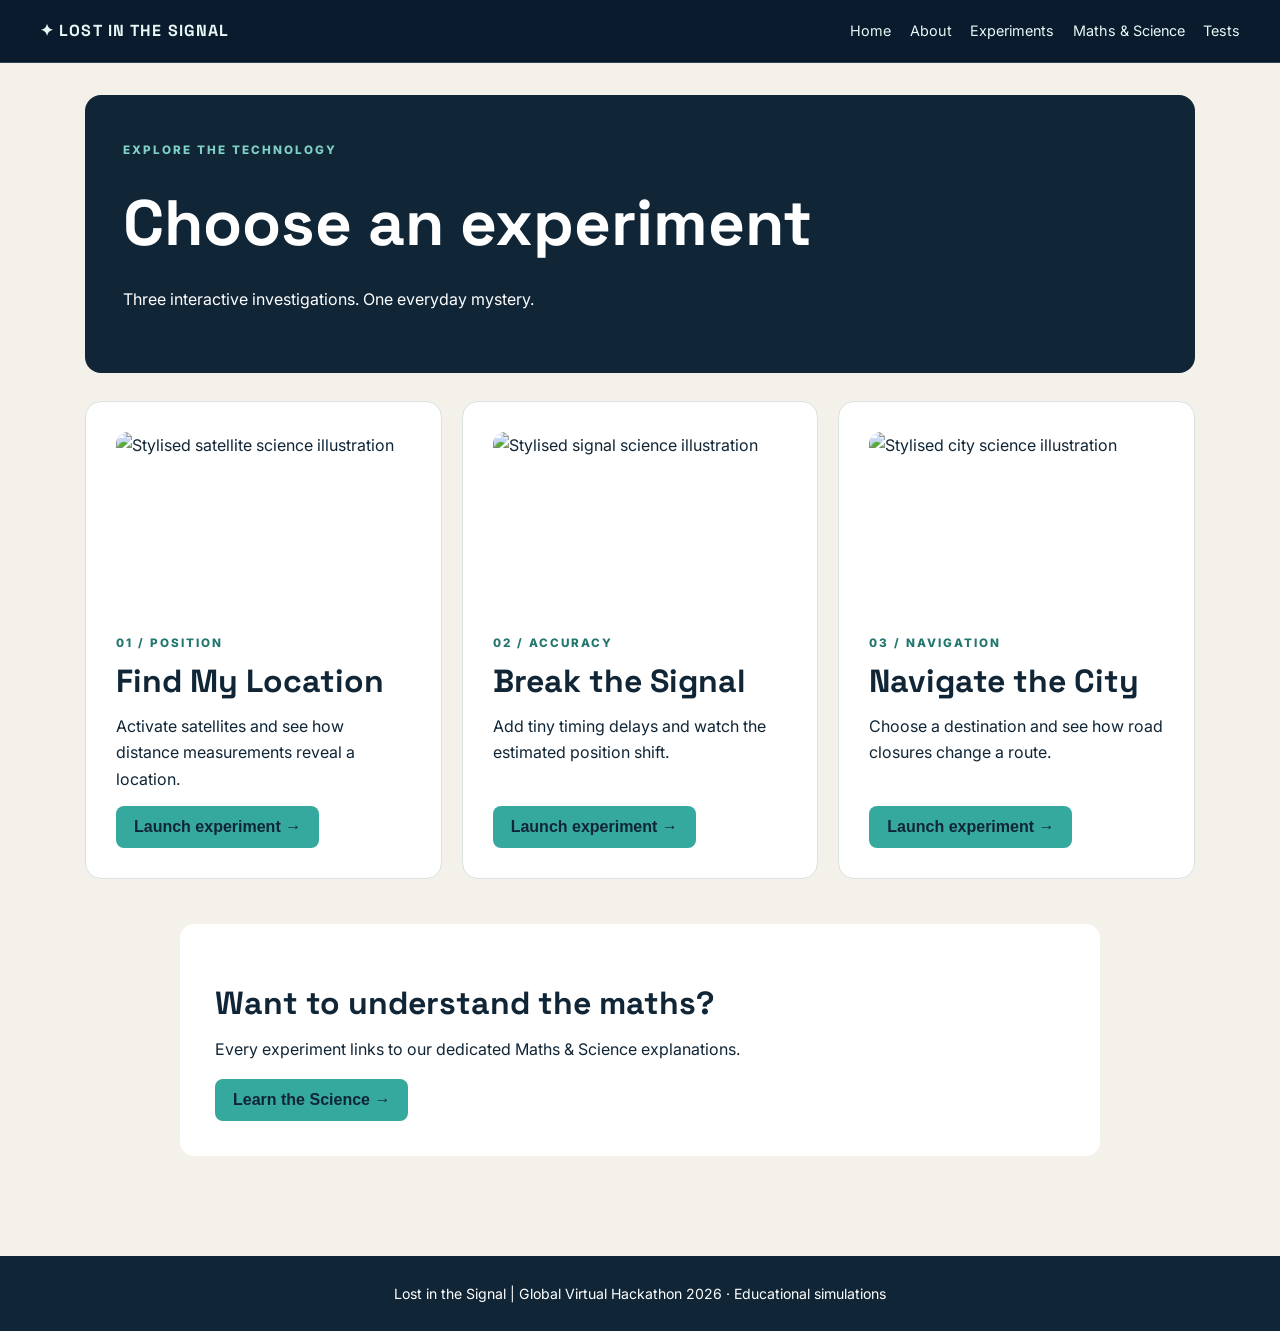
==== experiments.html @ 1482d3b5 "Redesign website with 3D experiments and maths science pages" ====
<!doctype html><html lang="en"><head><meta charset="utf-8"><meta name="viewport" content="width=device-width, initial-scale=1"><meta name="description" content="Interactive GPS science and maths experiments by Year 10 students"><title>Experiments | Lost in the Signal</title><link rel="preconnect" href="https://fonts.googleapis.com"><link rel="preconnect" href="https://fonts.gstatic.com" crossorigin><link href="https://fonts.googleapis.com/css2?family=Inter:wght@400;500;600;700&family=Space+Grotesk:wght@400;500;600;700&display=swap" rel="stylesheet"><link rel="stylesheet" href="style.css"></head><body><nav class="site-nav" aria-label="Main navigation"><a class="brand" href="index.html">✦ LOST IN THE SIGNAL</a><div class="nav-links"><a href="index.html">Home</a><a href="about.html">About</a><a href="experiments.html">Experiments</a><a href="maths-science.html">Maths &amp; Science</a><a href="tests.html">Tests</a></div></nav><main class="content-main"><header class="page-hero"><p class="eyebrow">EXPLORE THE TECHNOLOGY</p><h1>Choose an experiment</h1><p>Three interactive investigations. One everyday mystery.</p></header><section class="experiment-cards"><article class="feature-card"><img class="feature-image" src="assets/images/satellite.svg" alt="Stylised satellite science illustration"><p class="eyebrow dark">01 / POSITION</p><h2>Find My Location</h2><p>Activate satellites and see how distance measurements reveal a location.</p><a class="button" href="satellites.html">Launch experiment →</a></article><article class="feature-card"><img class="feature-image" src="assets/images/signal.svg" alt="Stylised signal science illustration"><p class="eyebrow dark">02 / ACCURACY</p><h2>Break the Signal</h2><p>Add tiny timing delays and watch the estimated position shift.</p><a class="button" href="signals.html">Launch experiment →</a></article><article class="feature-card"><img class="feature-image" src="assets/images/city.svg" alt="Stylised city science illustration"><p class="eyebrow dark">03 / NAVIGATION</p><h2>Navigate the City</h2><p>Choose a destination and see how road closures change a route.</p><a class="button" href="navigation.html">Launch experiment →</a></article></section><section class="panel reading"><h2>Want to understand the maths?</h2><p>Every experiment links to our dedicated Maths &amp; Science explanations.</p><a class="button" href="maths-science.html">Learn the Science →</a></section></main><footer><p>Lost in the Signal | Global Virtual Hackathon 2026 · Educational simulations</p></footer></body></html>
---- style.css ----
/* Lost in the Signal — student-built GPS experiment */
* { box-sizing: border-box; }
html { scroll-behavior: smooth; }
body { margin: 0; font-family: Arial, Helvetica, sans-serif; background: #f3f1e9; color: #102536; line-height: 1.65; }
.hero { background: #102536; color: #fff; text-align: center; padding: 75px 20px 85px; }
.hero-inner { max-width: 760px; margin: auto; }
.hero h1 { font-size: clamp(2.5rem, 6vw, 4rem); line-height: 1.1; margin: 10px 0 18px; letter-spacing: -1.5px; }
.tagline { font-size: 1.15rem; margin-bottom: 28px; }
.eyebrow { font-size: .73rem; letter-spacing: 2px; font-weight: 800; color: #7fd0c6; margin: 0 0 8px; }
.eyebrow.dark { color: #21766e; }
main { max-width: 1120px; padding: 0 22px; margin: 42px auto 60px; }
.panel { background: #fff; padding: 35px; border-radius: 14px; }
h2 { margin: 0 0 12px; font-size: clamp(1.5rem, 3vw, 2rem); line-height: 1.25; }
h3 { line-height: 1.35; }
p { margin: 0 0 14px; }
.button, button { display: inline-block; background: #36a99f; color: #102536; border: 0; padding: 12px 18px; border-radius: 8px; font: 700 1rem Arial, sans-serif; text-decoration: none; cursor: pointer; text-align: center; transition: background .2s; }
.button:hover, button:hover { background: #edba65; }
.button:focus-visible, button:focus-visible, a:focus-visible { outline: 3px solid #edba65; outline-offset: 3px; }
.experiments { margin: 50px 0; }
.card-container { display: grid; grid-template-columns: repeat(3, minmax(0, 1fr)); gap: 18px; margin-top: 24px; }
.card { background: #fff; padding: 25px; border: 1px solid #d9e2e1; border-radius: 12px; display: flex; flex-direction: column; }
.card.featured { border-top: 5px solid #36a99f; }
.card-number { font-size: .7rem; font-weight: 800; letter-spacing: 1px; color: #34736e; }
.card h3 { margin: 13px 0 9px; }
.card p { flex: 1; }
.card .button, .card button { width: 100%; }
.notice { color: #176b64; font-weight: 700; min-height: 1.5em; margin-top: 15px; }
.lab { scroll-margin-top: 20px; }
.lab-heading { display: flex; justify-content: space-between; align-items: flex-start; gap: 20px; }
.lab-heading > div:first-child { max-width: 690px; }
.counter { background: #edf4f1; border-radius: 10px; padding: 14px 18px; min-width: 128px; text-align: center; }
.counter strong { display: block; font-size: 1.6rem; }
.counter span { font-size: .8rem; }
.lab-grid { display: grid; grid-template-columns: minmax(0, 1.45fr) minmax(250px, 1fr); gap: 24px; margin-top: 20px; }
.map-panel { min-width: 0; }
#gpsMap { width: 100%; display: block; border-radius: 12px; border: 1px solid #d9e2e1; }
.legend { display: flex; flex-wrap: wrap; gap: 12px; margin-top: 12px; font-size: .79rem; }
.legend span { display: flex; align-items: center; gap: 6px; }
.dot { display: inline-block; width: 11px; height: 11px; border-radius: 50%; }
.satellite-dot { background: #176b64; }
.range-dot { border: 2px solid #d49b3d; }
.receiver-dot { background: #d6554b; }
.map-caption, .small { font-size: .86rem; color: #52656d; }
.map-caption { margin-top: 10px; }
.controls h3 { margin: 0 0 8px; }
.satellite-controls { display: grid; gap: 9px; margin: 17px 0; }
.satellite-toggle { background: #edf4f1; border: 1px solid #c6dad5; padding: 11px 13px; border-radius: 9px; display: flex; gap: 10px; align-items: center; cursor: pointer; font-weight: 700; }
.satellite-toggle input { accent-color: #176b64; width: 18px; height: 18px; }
.satellite-toggle span { flex: 1; }
.satellite-toggle small { font-size: .75rem; font-weight: 400; }
.reset-button { background: #e5e9e8; width: 100%; }
.result-box { margin-top: 18px; padding: 18px; background: #102536; color: #fff; border-radius: 11px; }
.result-label { color: #7fd0c6; font-size: .72rem; letter-spacing: 1.2px; font-weight: 800; }
.result-box h3 { margin: 7px 0; }
.result-box p { margin-bottom: 8px; }
.coordinates { color: #edba65; font-weight: 700; }
.science-note { background: #f6f2e7; border-left: 4px solid #edba65; border-radius: 7px; padding: 20px; margin-top: 24px; }
.science-note h3 { margin: 0 0 10px; }
.about { margin-top: 50px; }
footer { background: #102536; color: #fff; text-align: center; padding: 26px 18px; font-size: .88rem; }
footer p { margin: 0; }
@media (max-width: 760px) { .card-container, .lab-grid { grid-template-columns: 1fr; } .lab-heading { flex-direction: column; } .counter { width: 100%; } .panel { padding: 23px; } main { margin-top: 25px; } .hero { padding: 55px 18px; } }
@media (prefers-reduced-motion: reduce) { html { scroll-behavior: auto; } * { transition: none !important; } }

/* Experiment 2 controls */
#delaySlider { display:block; width:100%; accent-color:#176b64; margin:18px 0 8px; }
#errorMap { display:block; width:100%; border:1px solid #d9e2e1; border-radius:12px; }
#signal-lab { margin-top:35px; }

/* Navigation experiment */
#navigation-lab { margin-top:35px; }
#cityMap { display:block; width:100%; border:1px solid #d9e2e1; border-radius:12px; }
.controls select { display:block; width:100%; padding:12px; border:1px solid #b3c6c5; border-radius:8px; margin:7px 0 18px; font-size:1rem; background:white; }
.controls > label { font-weight:700; }
.controls > .satellite-toggle { margin-bottom:16px; }
.science-article { max-width:860px; margin:40px auto; }
.science-article h2 { margin-top:28px; }
.science-article code { background:#edf4f1; padding:2px 5px; border-radius:4px; }
.test-result { padding:9px 12px; border-radius:7px; margin:8px 0; background:#edf4f1; }

/* Accessible, responsive learning questions */
.quiz-grid { display:grid; gap:18px; margin-top:20px; }
.quiz-question { border:1px solid #c6dad5; border-radius:10px; padding:18px; min-width:0; }
.quiz-question legend { font-weight:700; padding:0 5px; }
.quiz-question label { display:block; padding:9px 5px; cursor:pointer; }
.quiz-question input { accent-color:#176b64; }
.quiz-question label:focus-within { outline:2px solid #176b64; outline-offset:2px; border-radius:4px; }
.quiz-feedback { min-height:1.5em; color:#8c3b27; font-weight:600; }
.quiz-feedback.correct { color:#176b64; }

/* Multi-page redesign */
:root{--night:#091b2c;--teal:#36a99f;--cream:#f3f1e9}
body{font-family:Inter,Arial,sans-serif;background:var(--cream)}h1,h2,h3,.brand{font-family:"Space Grotesk",Arial,sans-serif}
.site-nav{background:#091b2c;color:white;display:flex;justify-content:space-between;align-items:center;gap:1rem;padding:18px max(22px,calc((100vw - 1200px)/2));flex-wrap:wrap;border-bottom:1px solid #28445b}
.site-nav a{color:#eaf7f7;text-decoration:none}.site-nav a:hover,.site-nav a:focus-visible{color:#f0bf72;text-decoration:underline}.brand{font-weight:700;letter-spacing:.07em}.nav-links{display:flex;gap:1.15rem;flex-wrap:wrap;font-size:.9rem}
.content-main{max-width:1150px;margin:0 auto;padding:32px 20px 70px}.home-main{max-width:none;margin:0;padding:0}.home-hero{min-height:calc(100vh - 145px);background:radial-gradient(ellipse at 78% 55%,#1c4661 0%,#091b2c 52%,#06101b 100%);color:white;display:grid;grid-template-columns:1fr 1fr;align-items:center;gap:30px;padding:65px max(25px,calc((100vw - 1150px)/2));overflow:hidden}.home-copy{position:relative;z-index:2}.home-copy h1{font-size:clamp(3.2rem,7vw,6rem);line-height:.98;margin:15px 0 30px;letter-spacing:-.06em}.home-copy h1 em{font-style:normal;color:#54c4ba}.home-tag{font-size:clamp(1.1rem,2vw,1.45rem);color:#d0e3e9;margin-bottom:35px}.button-large{font-size:1.05rem;padding:17px 28px}.hero-art{min-height:420px;position:relative;display:grid;place-items:center}.planet{width:min(35vw,410px);height:min(35vw,410px);min-width:250px;min-height:250px;border-radius:50%;background:radial-gradient(circle at 28% 24%,#65e5e0 0%,#2b96ab 18%,#1b5d82 42%,#103352 70%,#06182a 100%);box-shadow:inset -35px -20px 60px #061a2c,0 0 90px #28b3d04f;position:relative}.planet:after{content:"";position:absolute;inset:18%;border-radius:50%;background:linear-gradient(135deg,transparent 20%,#6cc8a36e 30%,transparent 45%,#71b98b66 60%,transparent 75%);transform:rotate(-24deg)}.orbit{position:absolute;width:115%;height:45%;border:1px solid #b8e9e899;border-radius:50%;transform:rotate(-26deg);z-index:1}.orbit-two{transform:rotate(55deg);height:48%;width:110%}.hero-sat{position:absolute;top:12%;right:15%;color:#f0bf72;font-size:3rem;z-index:2}.page-hero{background:#102536;color:white;border-radius:16px;padding:46px 38px;margin-bottom:28px}.page-hero h1{font-size:clamp(2.3rem,5vw,4rem);margin:10px 0}.page-hero p{max-width:760px}.reading{max-width:920px;margin:20px auto 30px}.reading h2{margin-top:24px}.reading h3{margin-top:20px}.reading p{line-height:1.85}.experiment-cards{display:grid;grid-template-columns:repeat(3,minmax(0,1fr));gap:20px;margin:25px 0 45px}.feature-card{background:white;padding:30px;border-radius:16px;border:1px solid #d9e2e1;display:flex;flex-direction:column}.feature-card p:not(.eyebrow){flex:1}.feature-icon{font-size:3rem}.feature-card .button{align-self:flex-start}.page-end-links{display:flex;align-items:center;gap:20px;flex-wrap:wrap;margin:28px 0}.formula{font-size:clamp(1rem,2.5vw,1.4rem);background:#e6f3f0;padding:22px;border-radius:10px;font-weight:700;overflow-wrap:anywhere}.three-shell{margin-bottom:22px;background:#0c2033;border-radius:12px;overflow:hidden;color:#d8eff2}.three-view{width:100%;height:320px;position:relative;touch-action:pan-y}.three-view canvas{width:100%;height:100%;display:block;touch-action:none}.scene-status,.scene-help{font-size:12px;padding:0 12px;margin:8px 0;color:#c8e0e5}.map-panel{min-width:0}.map-panel svg{max-width:100%}
@media(max-width:800px){.home-hero{grid-template-columns:1fr;padding:60px 25px}.hero-art{min-height:270px}.planet{width:260px;height:260px}.experiment-cards{grid-template-columns:1fr}.site-nav{padding:18px}.nav-links{gap:12px}.page-hero{padding:32px 22px}.three-view{height:270px}}
@media(prefers-reduced-motion:reduce){html{scroll-behavior:auto}*,*:before,*:after{animation-duration:.01ms!important;transition-duration:.01ms!important}}

.feature-image{width:100%;aspect-ratio:16/10;object-fit:cover;border-radius:12px;margin-bottom:18px}
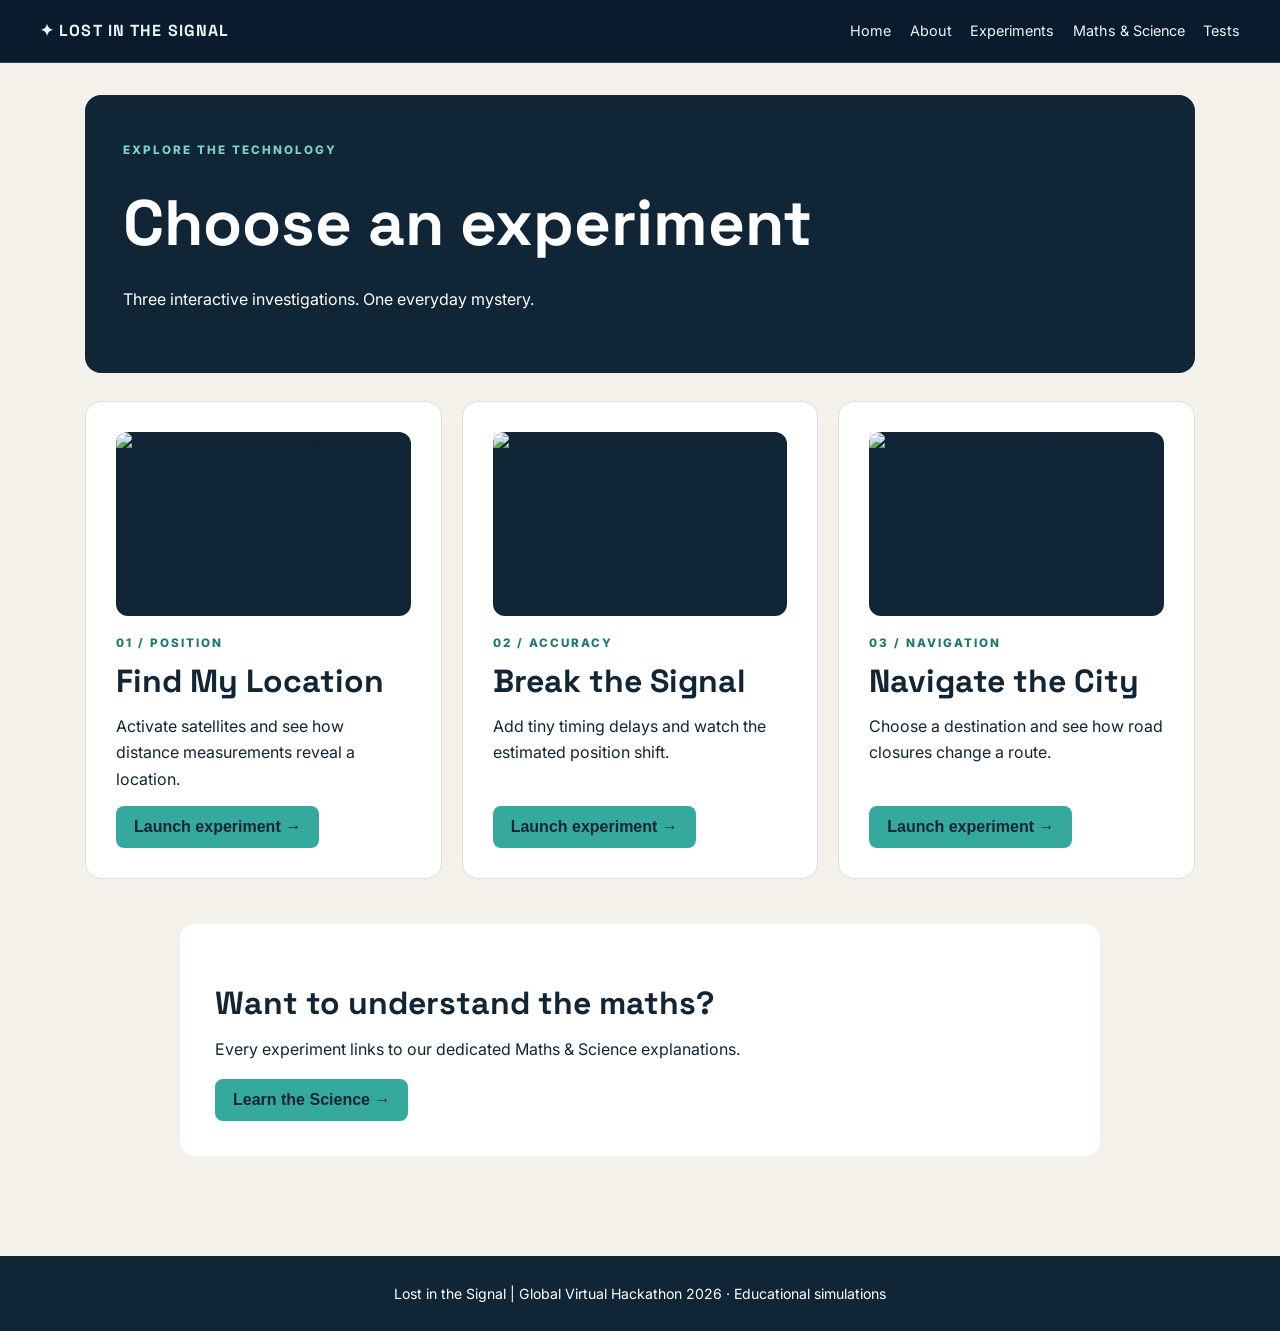
==== commit ccd1f127: "Add files via upload" ====
--- a/experiments.html
+++ b/experiments.html
@@ -1 +1 @@
-<!doctype html><html lang="en"><head><meta charset="utf-8"><meta name="viewport" content="width=device-width, initial-scale=1"><meta name="description" content="Interactive GPS science and maths experiments by Year 10 students"><title>Experiments | Lost in the Signal</title><link rel="preconnect" href="https://fonts.googleapis.com"><link rel="preconnect" href="https://fonts.gstatic.com" crossorigin><link href="https://fonts.googleapis.com/css2?family=Inter:wght@400;500;600;700&family=Space+Grotesk:wght@400;500;600;700&display=swap" rel="stylesheet"><link rel="stylesheet" href="style.css"></head><body><nav class="site-nav" aria-label="Main navigation"><a class="brand" href="index.html">✦ LOST IN THE SIGNAL</a><div class="nav-links"><a href="index.html">Home</a><a href="about.html">About</a><a href="experiments.html">Experiments</a><a href="maths-science.html">Maths &amp; Science</a><a href="tests.html">Tests</a></div></nav><main class="content-main"><header class="page-hero"><p class="eyebrow">EXPLORE THE TECHNOLOGY</p><h1>Choose an experiment</h1><p>Three interactive investigations. One everyday mystery.</p></header><section class="experiment-cards"><article class="feature-card"><img class="feature-image" src="assets/images/satellite.svg" alt="Stylised satellite science illustration"><p class="eyebrow dark">01 / POSITION</p><h2>Find My Location</h2><p>Activate satellites and see how distance measurements reveal a location.</p><a class="button" href="satellites.html">Launch experiment →</a></article><article class="feature-card"><img class="feature-image" src="assets/images/signal.svg" alt="Stylised signal science illustration"><p class="eyebrow dark">02 / ACCURACY</p><h2>Break the Signal</h2><p>Add tiny timing delays and watch the estimated position shift.</p><a class="button" href="signals.html">Launch experiment →</a></article><article class="feature-card"><img class="feature-image" src="assets/images/city.svg" alt="Stylised city science illustration"><p class="eyebrow dark">03 / NAVIGATION</p><h2>Navigate the City</h2><p>Choose a destination and see how road closures change a route.</p><a class="button" href="navigation.html">Launch experiment →</a></article></section><section class="panel reading"><h2>Want to understand the maths?</h2><p>Every experiment links to our dedicated Maths &amp; Science explanations.</p><a class="button" href="maths-science.html">Learn the Science →</a></section></main><footer><p>Lost in the Signal | Global Virtual Hackathon 2026 · Educational simulations</p></footer></body></html>+<!doctype html><html lang="en"><head><meta charset="utf-8"><meta name="viewport" content="width=device-width, initial-scale=1"><meta name="description" content="Interactive GPS science and maths experiments by Year 10 students"><title>Experiments | Lost in the Signal</title><link rel="preconnect" href="https://fonts.googleapis.com"><link rel="preconnect" href="https://fonts.gstatic.com" crossorigin><link href="https://fonts.googleapis.com/css2?family=Inter:wght@400;500;600;700&family=Space+Grotesk:wght@400;500;600;700&display=swap" rel="stylesheet"><link rel="stylesheet" href="style.css"></head><body><nav class="site-nav" aria-label="Main navigation"><a class="brand" href="index.html">✦ LOST IN THE SIGNAL</a><div class="nav-links"><a href="index.html">Home</a><a href="about.html">About</a><a href="experiments.html">Experiments</a><a href="maths-science.html">Maths &amp; Science</a><a href="tests.html">Tests</a></div></nav><main class="content-main"><header class="page-hero"><p class="eyebrow">EXPLORE THE TECHNOLOGY</p><h1>Choose an experiment</h1><p>Three interactive investigations. One everyday mystery.</p></header><section class="experiment-cards"><article class="feature-card"><img class="feature-image" src="assets/images/satellite-card.jpg" alt="Stylised satellite science illustration"><p class="eyebrow dark">01 / POSITION</p><h2>Find My Location</h2><p>Activate satellites and see how distance measurements reveal a location.</p><a class="button" href="satellites.html">Launch experiment →</a></article><article class="feature-card"><img class="feature-image" src="assets/images/signal-card.jpg" alt="Stylised signal science illustration"><p class="eyebrow dark">02 / ACCURACY</p><h2>Break the Signal</h2><p>Add tiny timing delays and watch the estimated position shift.</p><a class="button" href="signals.html">Launch experiment →</a></article><article class="feature-card"><img class="feature-image" src="assets/images/city-card.jpg" alt="Stylised city science illustration"><p class="eyebrow dark">03 / NAVIGATION</p><h2>Navigate the City</h2><p>Choose a destination and see how road closures change a route.</p><a class="button" href="navigation.html">Launch experiment →</a></article></section><section class="panel reading"><h2>Want to understand the maths?</h2><p>Every experiment links to our dedicated Maths &amp; Science explanations.</p><a class="button" href="maths-science.html">Learn the Science →</a></section></main><footer><p>Lost in the Signal | Global Virtual Hackathon 2026 · Educational simulations</p></footer></body></html>
--- a/style.css
+++ b/style.css
@@ -98,3 +98,6 @@
 @media(prefers-reduced-motion:reduce){html{scroll-behavior:auto}*,*:before,*:after{animation-duration:.01ms!important;transition-duration:.01ms!important}}
 
 .feature-image{width:100%;aspect-ratio:16/10;object-fit:cover;border-radius:12px;margin-bottom:18px}
+
+/* Photographic experiment-card previews; does not affect experiment pages */
+.experiment-cards .feature-image { width:100%; aspect-ratio:16/10; object-fit:cover; display:block; border-radius:12px; background:#102536; }
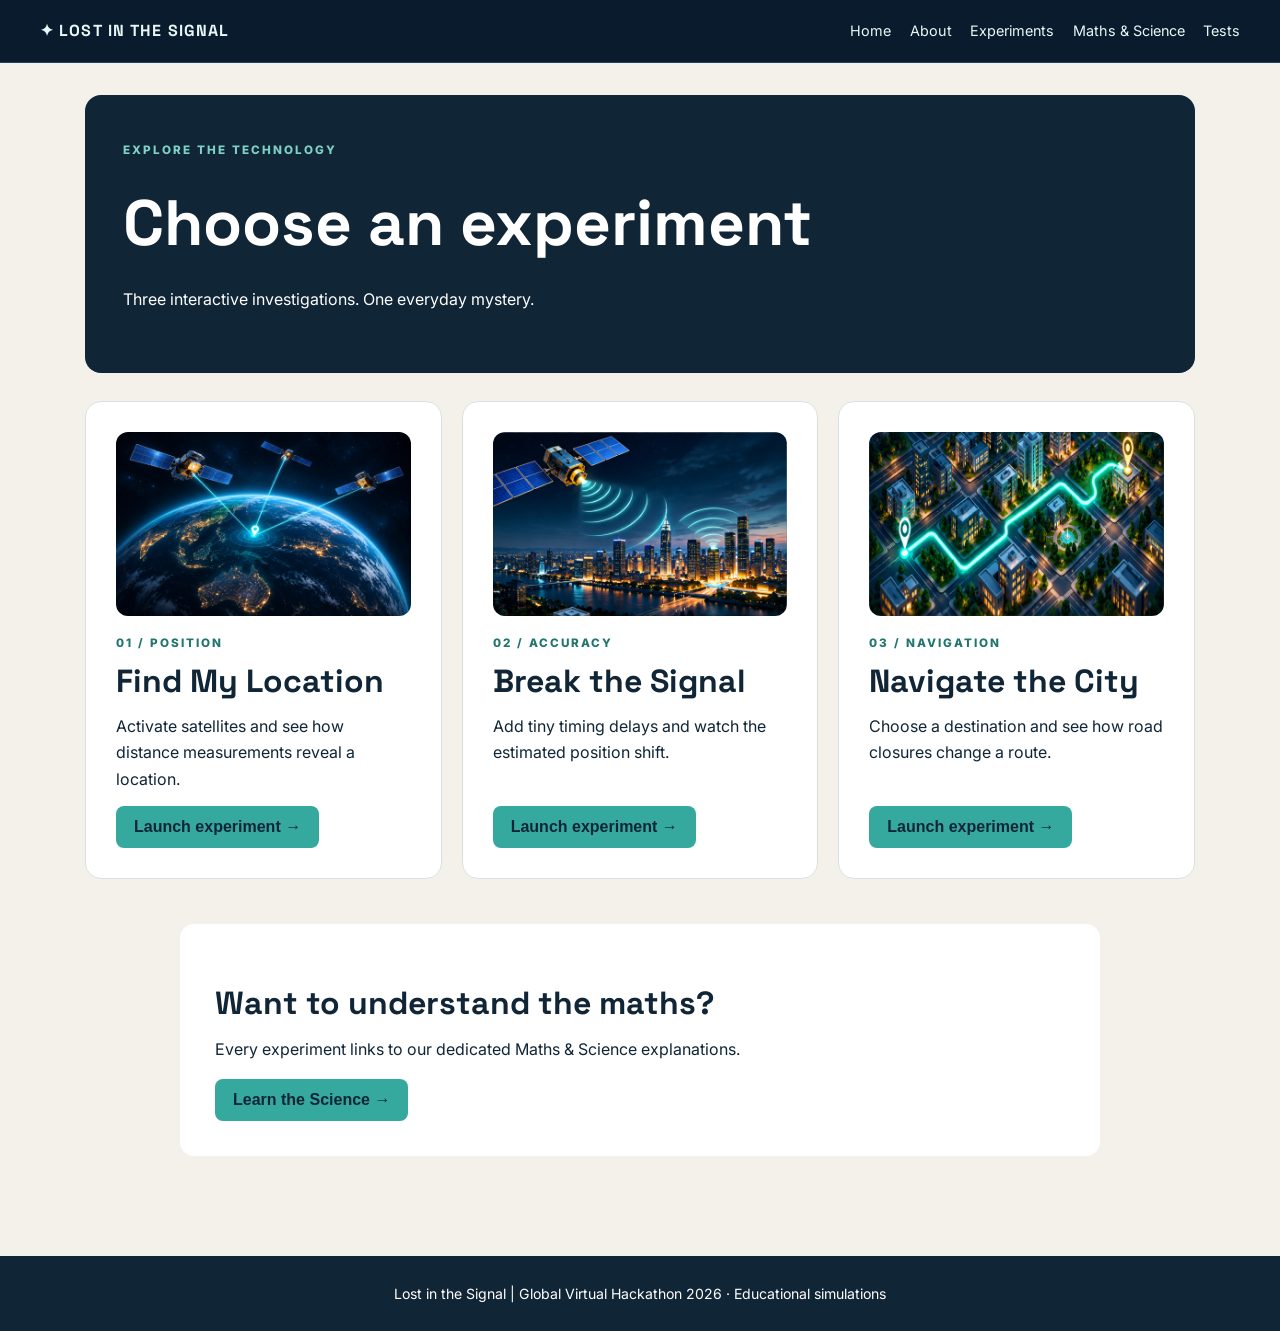
==== commit 44149ad3: "Add files via upload" ====
--- a/experiments.html
+++ b/experiments.html
@@ -1 +1 @@
-<!doctype html><html lang="en"><head><meta charset="utf-8"><meta name="viewport" content="width=device-width, initial-scale=1"><meta name="description" content="Interactive GPS science and maths experiments by Year 10 students"><title>Experiments | Lost in the Signal</title><link rel="preconnect" href="https://fonts.googleapis.com"><link rel="preconnect" href="https://fonts.gstatic.com" crossorigin><link href="https://fonts.googleapis.com/css2?family=Inter:wght@400;500;600;700&family=Space+Grotesk:wght@400;500;600;700&display=swap" rel="stylesheet"><link rel="stylesheet" href="style.css"></head><body><nav class="site-nav" aria-label="Main navigation"><a class="brand" href="index.html">✦ LOST IN THE SIGNAL</a><div class="nav-links"><a href="index.html">Home</a><a href="about.html">About</a><a href="experiments.html">Experiments</a><a href="maths-science.html">Maths &amp; Science</a><a href="tests.html">Tests</a></div></nav><main class="content-main"><header class="page-hero"><p class="eyebrow">EXPLORE THE TECHNOLOGY</p><h1>Choose an experiment</h1><p>Three interactive investigations. One everyday mystery.</p></header><section class="experiment-cards"><article class="feature-card"><img class="feature-image" src="assets/images/satellite-card.jpg" alt="Stylised satellite science illustration"><p class="eyebrow dark">01 / POSITION</p><h2>Find My Location</h2><p>Activate satellites and see how distance measurements reveal a location.</p><a class="button" href="satellites.html">Launch experiment →</a></article><article class="feature-card"><img class="feature-image" src="assets/images/signal-card.jpg" alt="Stylised signal science illustration"><p class="eyebrow dark">02 / ACCURACY</p><h2>Break the Signal</h2><p>Add tiny timing delays and watch the estimated position shift.</p><a class="button" href="signals.html">Launch experiment →</a></article><article class="feature-card"><img class="feature-image" src="assets/images/city-card.jpg" alt="Stylised city science illustration"><p class="eyebrow dark">03 / NAVIGATION</p><h2>Navigate the City</h2><p>Choose a destination and see how road closures change a route.</p><a class="button" href="navigation.html">Launch experiment →</a></article></section><section class="panel reading"><h2>Want to understand the maths?</h2><p>Every experiment links to our dedicated Maths &amp; Science explanations.</p><a class="button" href="maths-science.html">Learn the Science →</a></section></main><footer><p>Lost in the Signal | Global Virtual Hackathon 2026 · Educational simulations</p></footer></body></html>+<!doctype html><html lang="en"><head><meta charset="utf-8"><meta name="viewport" content="width=device-width, initial-scale=1"><meta name="description" content="Interactive GPS science and maths experiments by Year 10 students"><title>Experiments | Lost in the Signal</title><link rel="preconnect" href="https://fonts.googleapis.com"><link rel="preconnect" href="https://fonts.gstatic.com" crossorigin><link href="https://fonts.googleapis.com/css2?family=Inter:wght@400;500;600;700&family=Space+Grotesk:wght@400;500;600;700&display=swap" rel="stylesheet"><link rel="stylesheet" href="style.css"></head><body><nav class="site-nav" aria-label="Main navigation"><a class="brand" href="index.html">✦ LOST IN THE SIGNAL</a><div class="nav-links"><a href="index.html">Home</a><a href="about.html">About</a><a href="experiments.html">Experiments</a><a href="maths-science.html">Maths &amp; Science</a><a href="tests.html">Tests</a></div></nav><main class="content-main"><header class="page-hero"><p class="eyebrow">EXPLORE THE TECHNOLOGY</p><h1>Choose an experiment</h1><p>Three interactive investigations. One everyday mystery.</p></header><section class="experiment-cards"><article class="feature-card"><img class="feature-image" src="[data-uri]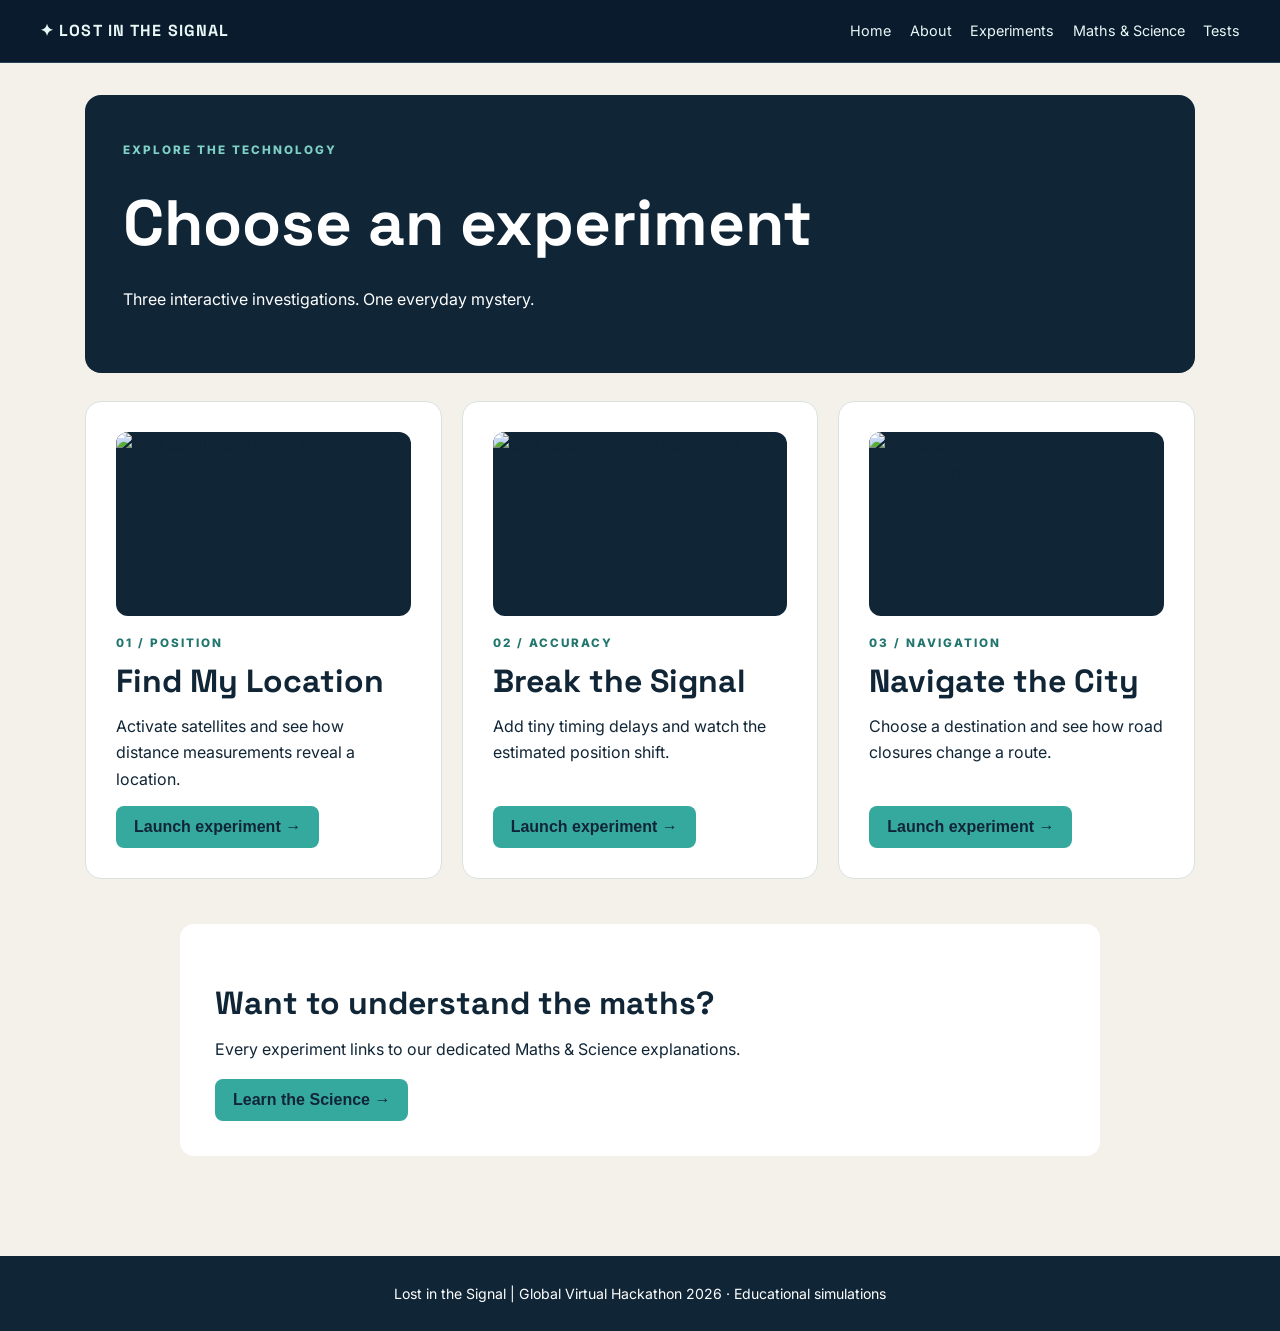
==== commit fe7593f8: "Add images for the three GPS experiments" ====
--- a/experiments.html
+++ b/experiments.html
@@ -1 +1,2 @@
-<!doctype html><html lang="en"><head><meta charset="utf-8"><meta name="viewport" content="width=device-width, initial-scale=1"><meta name="description" content="Interactive GPS science and maths experiments by Year 10 students"><title>Experiments | Lost in the Signal</title><link rel="preconnect" href="https://fonts.googleapis.com"><link rel="preconnect" href="https://fonts.gstatic.com" crossorigin><link href="https://fonts.googleapis.com/css2?family=Inter:wght@400;500;600;700&family=Space+Grotesk:wght@400;500;600;700&display=swap" rel="stylesheet"><link rel="stylesheet" href="style.css"></head><body><nav class="site-nav" aria-label="Main navigation"><a class="brand" href="index.html">✦ LOST IN THE SIGNAL</a><div class="nav-links"><a href="index.html">Home</a><a href="about.html">About</a><a href="experiments.html">Experiments</a><a href="maths-science.html">Maths &amp; Science</a><a href="tests.html">Tests</a></div></nav><main class="content-main"><header class="page-hero"><p class="eyebrow">EXPLORE THE TECHNOLOGY</p><h1>Choose an experiment</h1><p>Three interactive investigations. One everyday mystery.</p></header><section class="experiment-cards"><article class="feature-card"><img class="feature-image" src="[data-uri]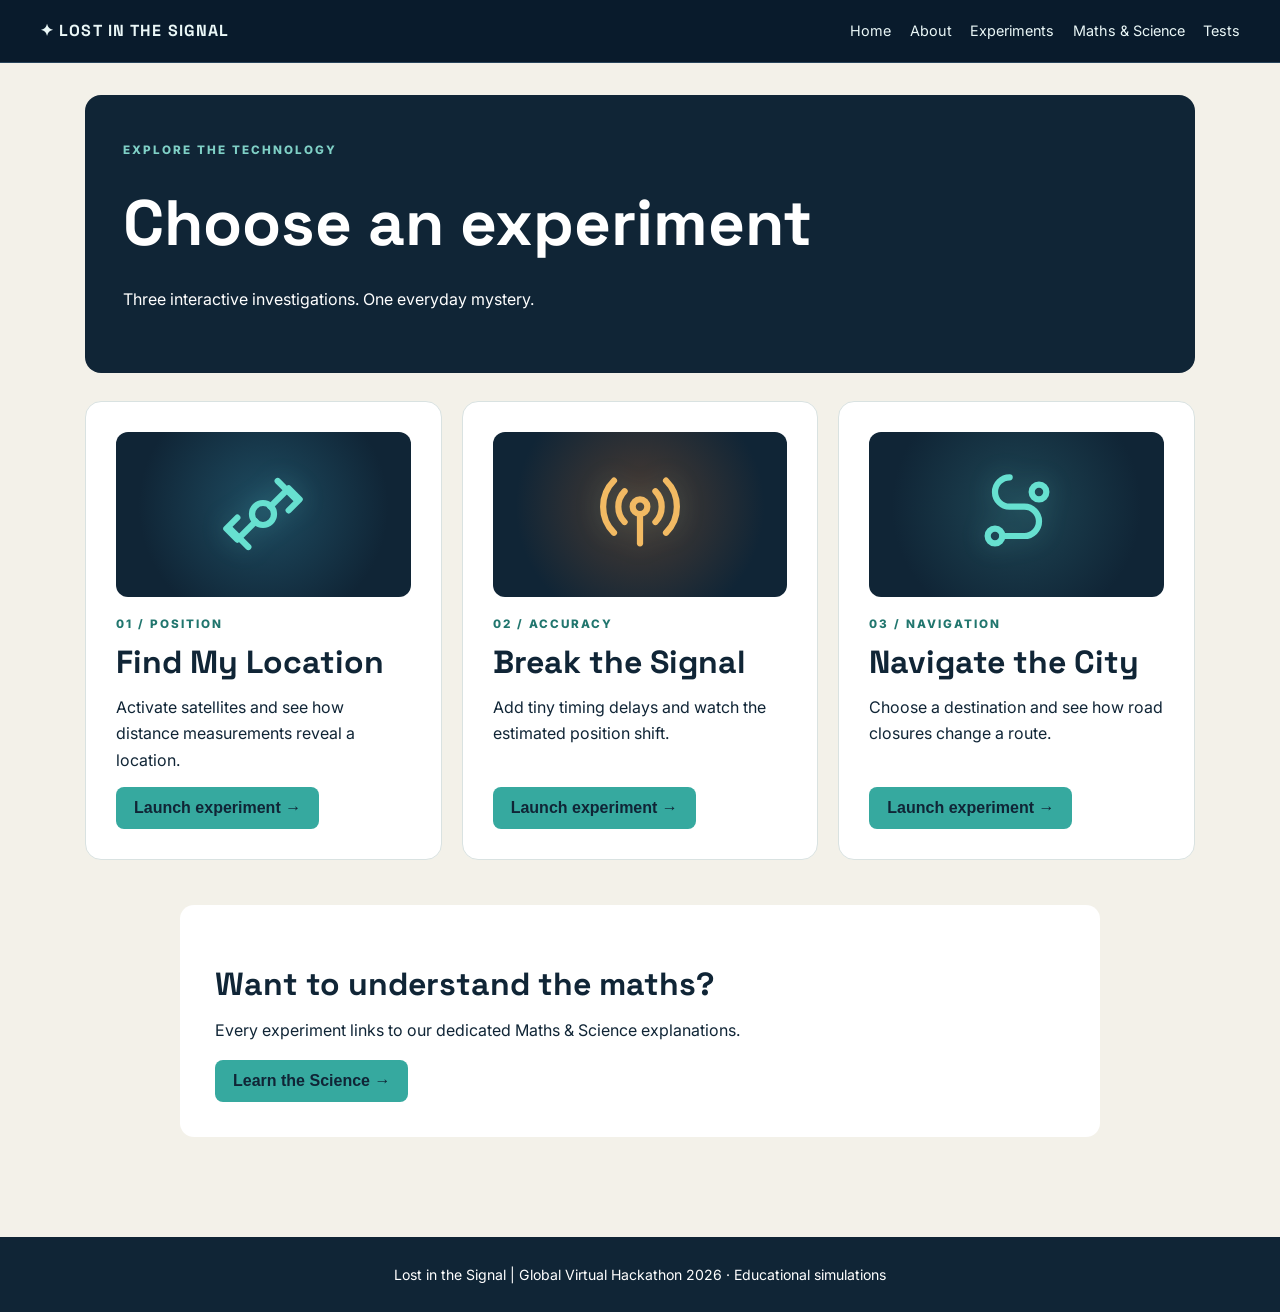
==== commit 4029d7d8: "Replace experiment images with modern icons" ====
--- a/experiments.html
+++ b/experiments.html
@@ -1,2 +1,2 @@
 <!DOCTYPE html>
-<html lang="en"><head><meta charset="utf-8"/><meta content="width=device-width, initial-scale=1" name="viewport"/><meta content="Interactive GPS science and maths experiments by Year 10 students" name="description"/><title>Experiments | Lost in the Signal</title><link href="https://fonts.googleapis.com" rel="preconnect"/><link crossorigin="" href="https://fonts.gstatic.com" rel="preconnect"/><link href="https://fonts.googleapis.com/css2?family=Inter:wght@400;500;600;700&amp;family=Space+Grotesk:wght@400;500;600;700&amp;display=swap" rel="stylesheet"/><link href="style.css" rel="stylesheet"/></head><body><nav aria-label="Main navigation" class="site-nav"><a class="brand" href="index.html">✦ LOST IN THE SIGNAL</a><div class="nav-links"><a href="index.html">Home</a><a href="about.html">About</a><a href="experiments.html">Experiments</a><a href="maths-science.html">Maths &amp; Science</a><a href="tests.html">Tests</a></div></nav><main class="content-main"><header class="page-hero"><p class="eyebrow">EXPLORE THE TECHNOLOGY</p><h1>Choose an experiment</h1><p>Three interactive investigations. One everyday mystery.</p></header><section class="experiment-cards"><article class="feature-card"><img alt="GPS satellites orbiting Earth" class="feature-image" loading="eager" src="assets/images/satellite-card.jpg"/><p class="eyebrow dark">01 / POSITION</p><h2>Find My Location</h2><p>Activate satellites and see how distance measurements reveal a location.</p><a class="button" href="satellites.html">Launch experiment →</a></article><article class="feature-card"><img alt="GPS satellite signals reaching a city" class="feature-image" loading="eager" src="assets/images/signal-card.jpg"/><p class="eyebrow dark">02 / ACCURACY</p><h2>Break the Signal</h2><p>Add tiny timing delays and watch the estimated position shift.</p><a class="button" href="signals.html">Launch experiment →</a></article><article class="feature-card"><img alt="Three-dimensional city with a navigation route" class="feature-image" loading="eager" src="assets/images/city-card.jpg"/><p class="eyebrow dark">03 / NAVIGATION</p><h2>Navigate the City</h2><p>Choose a destination and see how road closures change a route.</p><a class="button" href="navigation.html">Launch experiment →</a></article></section><section class="panel reading"><h2>Want to understand the maths?</h2><p>Every experiment links to our dedicated Maths &amp; Science explanations.</p><a class="button" href="maths-science.html">Learn the Science →</a></section></main><footer><p>Lost in the Signal | Global Virtual Hackathon 2026 · Educational simulations</p></footer></body></html>+<html lang="en"><head><meta charset="utf-8"/><meta content="width=device-width, initial-scale=1" name="viewport"/><meta content="Interactive GPS science and maths experiments by Year 10 students" name="description"/><title>Experiments | Lost in the Signal</title><link href="https://fonts.googleapis.com" rel="preconnect"/><link crossorigin="" href="https://fonts.gstatic.com" rel="preconnect"/><link href="https://fonts.googleapis.com/css2?family=Inter:wght@400;500;600;700&amp;family=Space+Grotesk:wght@400;500;600;700&amp;display=swap" rel="stylesheet"/><link href="style.css" rel="stylesheet"/></head><body><nav aria-label="Main navigation" class="site-nav"><a class="brand" href="index.html">✦ LOST IN THE SIGNAL</a><div class="nav-links"><a href="index.html">Home</a><a href="about.html">About</a><a href="experiments.html">Experiments</a><a href="maths-science.html">Maths &amp; Science</a><a href="tests.html">Tests</a></div></nav><main class="content-main"><header class="page-hero"><p class="eyebrow">EXPLORE THE TECHNOLOGY</p><h1>Choose an experiment</h1><p>Three interactive investigations. One everyday mystery.</p></header><section class="experiment-cards"><article class="feature-card"><div class="experiment-icon experiment-icon--satellite" aria-hidden="true"><svg viewBox="0 0 24 24" fill="none" stroke="currentColor" stroke-width="1.7" stroke-linecap="round" stroke-linejoin="round"><circle cx="12" cy="12" r="3"/><path d="m16 8 3-3 3 3-3 3M8 16l-3 3-3-3 3-3M14 10l5-5M10 14l-5 5"/><path d="m16 3 5 5M3 16l5 5"/></svg></div><p class="eyebrow dark">01 / POSITION</p><h2>Find My Location</h2><p>Activate satellites and see how distance measurements reveal a location.</p><a class="button" href="satellites.html">Launch experiment →</a></article><article class="feature-card"><div class="experiment-icon experiment-icon--signal" aria-hidden="true"><svg viewBox="0 0 24 24" fill="none" stroke="currentColor" stroke-width="1.7" stroke-linecap="round" stroke-linejoin="round"><path d="M12 20v-8"/><circle cx="12" cy="10" r="2"/><path d="M7.8 5.8a6 6 0 0 0 0 8.4M16.2 5.8a6 6 0 0 1 0 8.4M4.9 2.9a10 10 0 0 0 0 14.2M19.1 2.9a10 10 0 0 1 0 14.2"/></svg></div><p class="eyebrow dark">02 / ACCURACY</p><h2>Break the Signal</h2><p>Add tiny timing delays and watch the estimated position shift.</p><a class="button" href="signals.html">Launch experiment →</a></article><article class="feature-card"><div class="experiment-icon experiment-icon--route" aria-hidden="true"><svg viewBox="0 0 24 24" fill="none" stroke="currentColor" stroke-width="1.7" stroke-linecap="round" stroke-linejoin="round"><circle cx="6" cy="18" r="2"/><circle cx="18" cy="6" r="2"/><path d="M8 18h6a4 4 0 0 0 0-8h-4a4 4 0 0 1 0-8"/></svg></div><p class="eyebrow dark">03 / NAVIGATION</p><h2>Navigate the City</h2><p>Choose a destination and see how road closures change a route.</p><a class="button" href="navigation.html">Launch experiment →</a></article></section><section class="panel reading"><h2>Want to understand the maths?</h2><p>Every experiment links to our dedicated Maths &amp; Science explanations.</p><a class="button" href="maths-science.html">Learn the Science →</a></section></main><footer><p>Lost in the Signal | Global Virtual Hackathon 2026 · Educational simulations</p></footer></body></html>
--- a/style.css
+++ b/style.css
@@ -104,3 +104,12 @@
 
 /* Experiment selection images (embedded in experiments.html for reliability) */
 .experiment-cards .feature-image { width:100%; aspect-ratio:16/10; object-fit:cover; display:block; border-radius:12px; }
+
+/* Experiment overview: inline SVG icons, no image-file dependency. */
+.experiment-icon{width:100%;height:165px;display:grid;place-items:center;border-radius:12px;margin-bottom:18px;background:radial-gradient(circle at 50% 45%,#1e4c61,#102536 72%);color:#67e0d0;}
+.experiment-icon svg{width:88px;height:88px;filter:drop-shadow(0 0 12px rgba(103,224,208,.2));}
+.experiment-icon--signal{color:#f2ba63;background:radial-gradient(circle at 50% 45%,#4b3b32,#102536 72%);}
+.experiment-icon--route{color:#67e0d0;background:radial-gradient(circle at 50% 45%,#1e4554,#102536 72%);}
+.feature-card{transition:transform .2s ease,box-shadow .2s ease;}
+.feature-card:hover{transform:translateY(-3px);box-shadow:0 10px 26px rgba(9,27,44,.1);}
+@media(prefers-reduced-motion:reduce){.feature-card{transition:none}.feature-card:hover{transform:none}}
